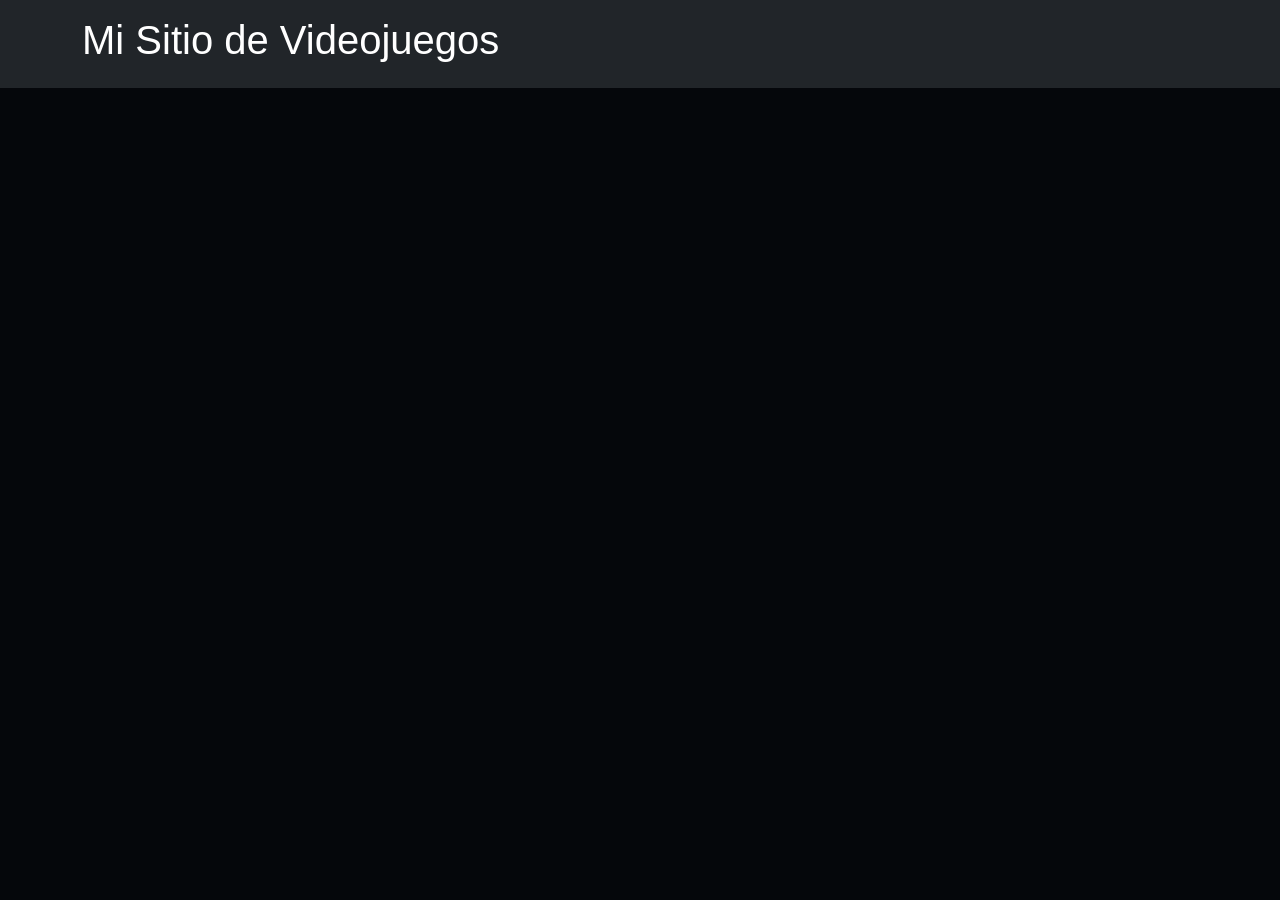
==== analisis.html @ 5d3a1240 "maquetacion de inicio index.html y estilos css" ====
<!DOCTYPE html>
<html lang="en">
<head>
    <meta charset="UTF-8">
    <meta name="viewport" content="width=device-width, initial-scale=1.0">
    <title>Sitio de Videojuegos - Inicio</title>

    <link href="https://cdn.jsdelivr.net/npm/bootstrap@5.3.3/dist/css/bootstrap.min.css" rel="stylesheet">
    
    <link rel="stylesheet" href="css/styles.css">
</head>
<body>

    <header class="bg-dark text-white p-3">
        <div class="container">
            <h1>Mi Sitio de Videojuegos</h1>
        </div>
    </header>

    <main class="container my-4">
    </main>

    <script src="https://cdn.jsdelivr.net/npm/bootstrap@5.3.3/dist/js/bootstrap.bundle.min.js"></script>
    <!-- Tu script personalizado -->
    <script src="js/main.js"></script>
</body>
</html>
---- css/styles.css ----
/* ==========================================
   VARIABLES GLOBALES
   ========================================== */
:root {
    --bg-dark: #05070B;
    --card-bg: #0B0E14;
    --card-border: #1B2230;
    --blue-primary: #2563EB;
    --blue-hover: #1D4ED8;
    --blue-light: #3B82F6;
    --text-white: #FFFFFF;
    --text-gray: #9CA3AF;
    --font-main: 'Inter', sans-serif;
}

body {
    background-color: var(--bg-dark);
    color: var(--text-white);
    font-family: var(--font-main);
    overflow-x: hidden;
}

/* Helpers */
.text-primary-custom { color: var(--blue-light) !important; }
.text-secondary-custom { color: var(--text-gray) !important; }
.fw-black { font-weight: 900; }
.extra-small { font-size: 0.75rem; }
.border-dark-custom { border-color: var(--card-border) !important; }

/* ==========================================
   NAVBAR
   ========================================== */
.custom-navbar {
    background: rgba(5, 7, 11, 0.9);
    backdrop-filter: blur(10px);
    border-bottom: 1px solid var(--card-border);
}

.navbar-menu {
    display: flex;
    list-style: none;
    gap: 20px;
    margin: 0;
    padding: 0;
}

.nav-link-custom {
    color: var(--text-gray);
    text-decoration: none;
    font-size: 0.9rem;
    font-weight: 500;
    transition: color 0.3s;
}

.nav-link-custom:hover, .nav-link-custom.active {
    color: var(--text-white);
}

.btn-profile {
    background: var(--card-bg);
    border: 1px solid var(--card-border);
    color: var(--text-white);
    font-size: 0.85rem;
    padding: 6px 14px;
    border-radius: 6px;
}

/* ==========================================
   HERO SECTION
   ========================================== */
.hero-section {
    position: relative;
    min-height: 80vh;
    background: url('https://images.unsplash.com/photo-1542751371-adc38448a05e?q=80&w=1600') center/cover no-repeat;
}

.hero-overlay {
    position: absolute;
    top: 0;
    left: 0;
    width: 100%;
    height: 100%;
    background: linear-gradient(90deg, rgba(5,7,11,0.95) 0%, rgba(5,7,11,0.7) 50%, rgba(5,7,11,0.2) 100%),
                linear-gradient(0deg, var(--bg-dark) 0%, transparent 40%);
}

.badge-launch {
    background: rgba(37, 99, 235, 0.2);
    color: var(--blue-light);
    border: 1px solid rgba(59, 130, 246, 0.4);
    border-radius: 20px;
    padding: 6px 14px;
    font-size: 0.75rem;
}

.hero-title {
    font-size: clamp(2rem, 5vw, 3.5rem);
    line-height: 1.1;
}

.btn-primary-custom {
    background: var(--blue-primary);
    color: white;
    border: none;
    padding: 10px 22px;
    font-weight: 600;
    border-radius: 6px;
}

.btn-primary-custom:hover {
    background: var(--blue-hover);
    box-shadow: 0 0 15px rgba(37, 99, 235, 0.4);
    color: white;
}

.btn-secondary-custom {
    background: rgba(255, 255, 255, 0.05);
    border: 1px solid var(--card-border);
    color: white;
    padding: 10px 22px;
    font-weight: 600;
    border-radius: 6px;
}

.btn-secondary-custom:hover {
    background: rgba(255, 255, 255, 0.1);
    color: white;
}

/* ==========================================
   CARDS & GRIDS
   ========================================== */
.game-card {
    background: var(--card-bg);
    border: 1px solid var(--card-border);
    border-radius: 12px;
    overflow: hidden;
    transition: transform 0.3s, border-color 0.3s;
}

.game-card:hover {
    transform: translateY(-5px);
    border-color: var(--blue-primary);
}

.card-img-wrapper {
    height: 300px;
    background-size: cover;
    background-position: center;
    position: relative;
}

.rating-badge {
    position: absolute;
    top: 10px;
    right: 10px;
    background: rgba(0, 0, 0, 0.75);
    backdrop-filter: blur(5px);
    padding: 4px 8px;
    border-radius: 6px;
    font-size: 0.75rem;
    font-weight: 700;
}

.platform-tag {
    font-size: 0.65rem;
    background: #151A23;
    color: var(--text-gray);
    padding: 2px 6px;
    border-radius: 4px;
    font-weight: 700;
}

.info-card {
    background: var(--card-bg);
    border: 1px solid var(--card-border);
    border-radius: 10px;
}

/* ==========================================
   NOTICIAS Y SIDEBAR
   ========================================== */
.news-item {
    background: var(--card-bg);
    border: 1px solid var(--card-border);
    border-radius: 10px;
}

.news-thumb {
    width: 130px;
    height: 85px;
    background-size: cover;
    background-position: center;
    border-radius: 8px;
    flex-shrink: 0;
}

.sidebar-box {
    background: var(--card-bg);
    border: 1px solid var(--card-border);
    border-radius: 12px;
}

.sidebar-icon {
    width: 48px;
    height: 48px;
    background: var(--blue-primary);
    border-radius: 10px;
    display: flex;
    align-items: center;
    justify-content: center;
}

.btn-platform {
    background: var(--card-bg);
    border: 1px solid var(--card-border);
    color: white;
    font-size: 0.8rem;
    font-weight: 700;
    padding: 10px;
    text-align: left;
}

.btn-platform:hover {
    border-color: var(--blue-primary);
    color: white;
}

/* ==========================================
   NEWSLETTER
   ========================================== */
.newsletter-card {
    background: linear-gradient(135deg, #0B0E14 0%, #0A1220 100%);
    border: 1px solid var(--card-border);
    border-radius: 16px;
}

.custom-input {
    background: #05070B !important;
    border: 1px solid var(--card-border) !important;
    color: white !important;
}

.custom-input:focus {
    border-color: var(--blue-primary) !important;
    box-shadow: none;
}

.newsletter-bg-icon {
    position: absolute;
    right: 30px;
    top: 50%;
    transform: translateY(-50%);
    font-size: 10rem;
    color: rgba(255, 255, 255, 0.02);
    pointer-events: none;
}

/* ==========================================
   FOOTER
   ========================================== */
.footer-custom {
    background: #030407;
    border-top: 1px solid var(--card-border);
}

.footer-links a {
    color: var(--text-white);
    text-decoration: none;
    font-size: 0.85rem;
    margin-bottom: 8px;
    display: inline-block;
    transition: color 0.2s;
}

.footer-links a:hover {
    color: var(--blue-light);
}

.social-btn {
    width: 36px;
    height: 36px;
    background: var(--card-bg);
    border: 1px solid var(--card-border);
    border-radius: 50%;
    color: white;
    display: flex;
    align-items: center;
    justify-content: center;
    text-decoration: none;
}

.social-btn:hover {
    background: var(--blue-primary);
    border-color: var(--blue-primary);
    color: white;
}
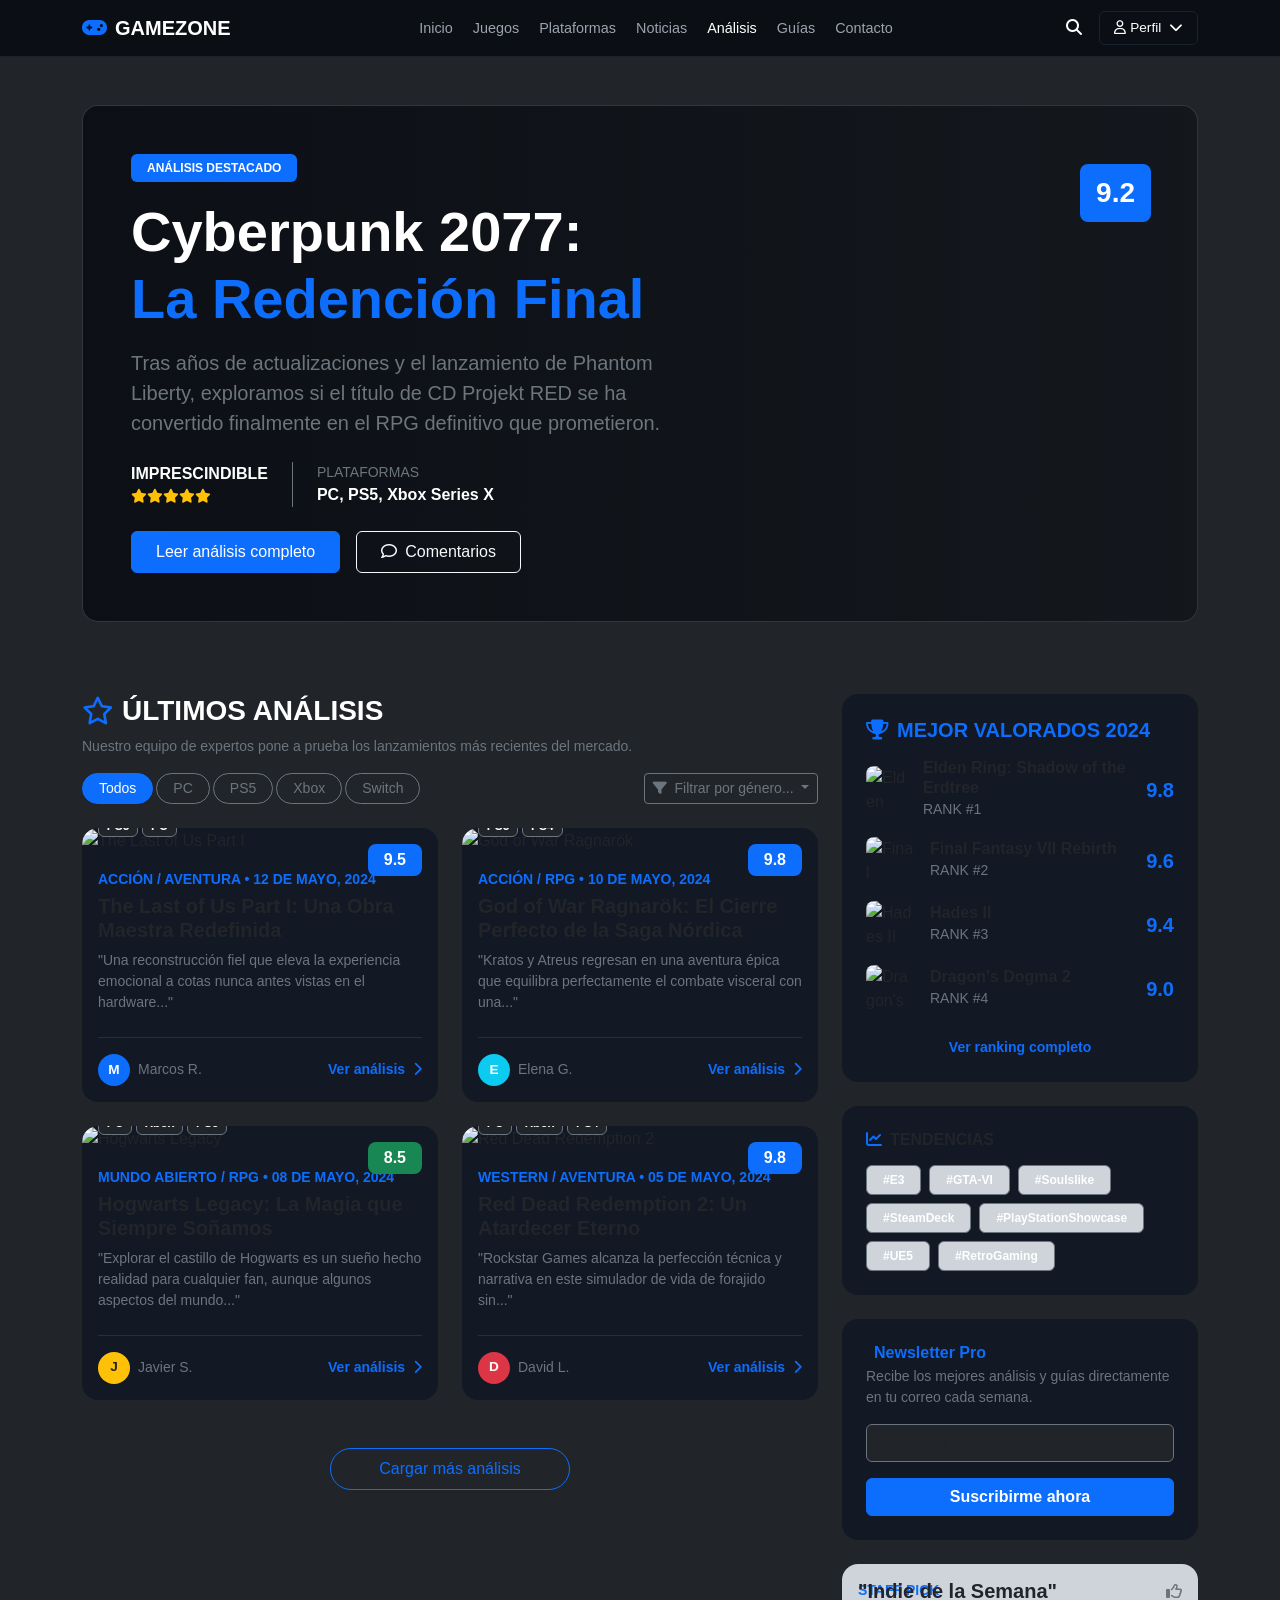
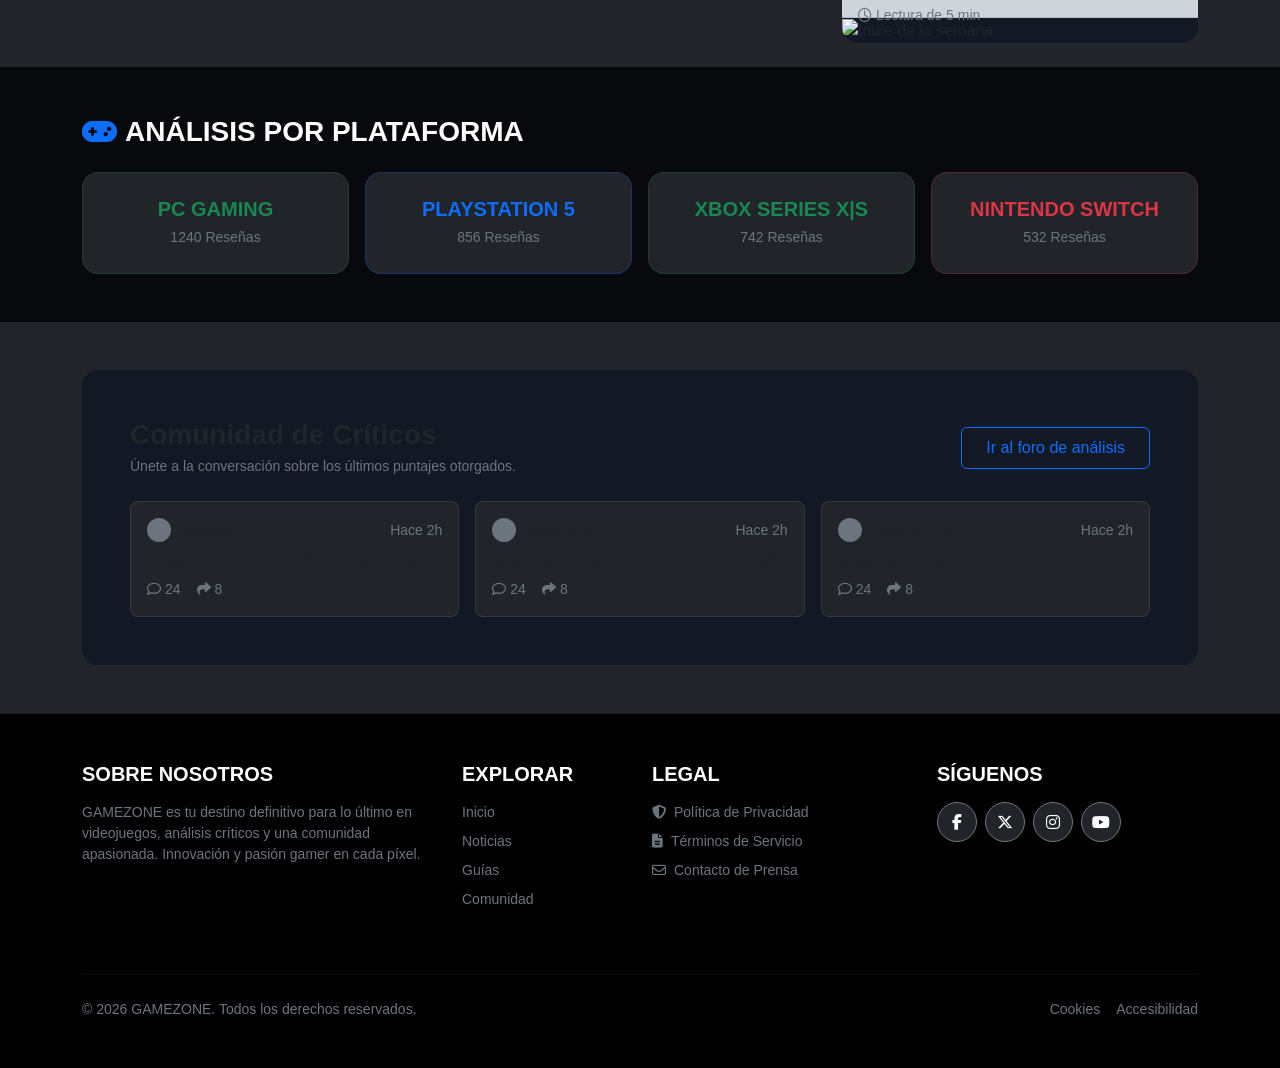
==== commit 0186ce62: "se maqueteo seccion Analisis" ====
--- a/analisis.html
+++ b/analisis.html
@@ -1,27 +1,493 @@
 <!DOCTYPE html>
-<html lang="en">
+<html lang="es">
 <head>
     <meta charset="UTF-8">
     <meta name="viewport" content="width=device-width, initial-scale=1.0">
-    <title>Sitio de Videojuegos - Inicio</title>
-
-    <link href="https://cdn.jsdelivr.net/npm/bootstrap@5.3.3/dist/css/bootstrap.min.css" rel="stylesheet">
-    
-    <link rel="stylesheet" href="css/styles.css">
+    <title>Análisis - GAMEZONE</title>
+    <!-- Bootstrap 5 CSS -->
+    <link href="https://cdn.jsdelivr.net/npm/bootstrap@5.3.2/dist/css/bootstrap.min.css" rel="stylesheet">
+    <!-- FontAwesome -->
+    <link rel="stylesheet" href="https://cdnjs.cloudflare.com/ajax/libs/font-awesome/6.4.2/css/all.min.css">
+    <!-- Custom CSS -->
+     <link rel="stylesheet" href="css/styles.css">
+     
 </head>
-<body>
-
-    <header class="bg-dark text-white p-3">
-        <div class="container">
-            <h1>Mi Sitio de Videojuegos</h1>
+<body class="bg-dark text-white">
+
+    <!-- HEADER / NAVBAR -->
+    <header class="navbar navbar-expand-lg navbar-dark sticky-top custom-navbar">
+        <div class="container">
+            <a class="navbar-brand fw-bold d-flex align-items-center gap-2" href="index.html">
+                <i class="fa-solid fa-gamepad text-primary"></i> GAMEZONE
+            </a>
+
+            <button class="navbar-toggler" type="button" data-bs-toggle="collapse" data-bs-target="#navbarNav">
+                <span class="navbar-toggler-icon"></span>
+            </button>
+
+            <div class="collapse navbar-collapse" id="navbarNav">
+                <ul class="navbar-menu mx-auto mb-2 mb-lg-0">
+                    <li><a href="index.html" class="nav-link-custom">Inicio</a></li>
+                    <li><a href="juegos.html" class="nav-link-custom">Juegos</a></li>
+                    <li><a href="plataformas.html" class="nav-link-custom">Plataformas</a></li>
+                    <li><a href="noticias.html" class="nav-link-custom">Noticias</a></li>
+                    <li><a href="analisis.html" class="nav-link-custom active">Análisis</a></li>
+                    <li><a href="guias.html" class="nav-link-custom">Guías</a></li>
+                    <li><a href="contacto.html" class="nav-link-custom">Contacto</a></li>
+                </ul>
+
+                <div class="d-flex align-items-center gap-3">
+                    <button class="btn text-white p-0" aria-label="Buscar"><i class="fa-solid fa-magnifying-glass"></i></button>
+                    <button class="btn btn-profile">
+                        <i class="fa-regular fa-user"></i> Perfil <i class="fa-solid fa-chevron-down ms-1"></i>
+                    </button>
+                </div>
+            </div>
         </div>
     </header>
 
-    <main class="container my-4">
-    </main>
-
-    <script src="https://cdn.jsdelivr.net/npm/bootstrap@5.3.3/dist/js/bootstrap.bundle.min.js"></script>
-    <!-- Tu script personalizado -->
+    <!-- ANÁLISIS DESTACADO (HERO) -->
+    <section class="analysis-hero py-5">
+        <div class="container">
+            <div class="hero-card position-relative overflow-hidden rounded-4 p-4 p-md-5">
+                <div class="hero-bg-overlay"></div>
+                <div class="row position-relative z-1 align-items-center">
+                    <div class="col-lg-7">
+                        <span class="badge bg-primary text-uppercase mb-3 px-3 py-2">Análisis Destacado</span>
+                        <h1 class="display-4 fw-bold mb-3">Cyberpunk 2077:<br><span class="text-primary">La Redención Final</span></h1>
+                        <p class="text-secondary lead mb-4">
+                            Tras años de actualizaciones y el lanzamiento de Phantom Liberty, exploramos si el título de CD Projekt RED se ha convertido finalmente en el RPG definitivo que prometieron.
+                        </p>
+                        
+                        <div class="d-flex flex-wrap align-items-center gap-4 mb-4">
+                            <div class="d-flex align-items-center gap-3">
+                                <div class="rating-badge bg-primary text-white fw-bold fs-3 rounded-3 px-3 py-2">9.2</div>
+                                <div>
+                                    <div class="fw-bold text-uppercase fs-6">Imprescindible</div>
+                                    <div class="text-warning small">
+                                        <i class="fa-solid fa-star"></i><i class="fa-solid fa-star"></i><i class="fa-solid fa-star"></i><i class="fa-solid fa-star"></i><i class="fa-solid fa-star"></i>
+                                    </div>
+                                </div>
+                            </div>
+                            <div class="border-start border-secondary ps-4">
+                                <small class="text-secondary d-block text-uppercase">Plataformas</small>
+                                <span class="fw-semibold">PC, PS5, Xbox Series X</span>
+                            </div>
+                        </div>
+
+                        <div class="d-flex flex-wrap gap-3">
+                            <a href="#" class="btn btn-primary px-4 py-2">Leer análisis completo</a>
+                            <a href="#" class="btn btn-outline-light px-4 py-2"><i class="fa-regular fa-comment me-2"></i>Comentarios</a>
+                        </div>
+                    </div>
+                </div>
+            </div>
+        </div>
+    </section>
+
+    <!-- SECCIÓN PRINCIPAL: ÚLTIMOS ANÁLISIS Y SIDEBAR -->
+    <section class="py-4">
+        <div class="container">
+            <div class="row g-4">
+                
+                <!-- COLUMNA IZQUIERDA: LISTADO DE ANÁLISIS -->
+                <div class="col-lg-8">
+                    <!-- ENCABEZADO Y FILTROS -->
+                    <div class="mb-4">
+                        <h2 class="h3 fw-bold d-flex align-items-center gap-2 mb-2">
+                            <i class="fa-regular fa-star text-primary"></i> ÚLTIMOS ANÁLISIS
+                        </h2>
+                        <p class="text-secondary small">Nuestro equipo de expertos pone a prueba los lanzamientos más recientes del mercado.</p>
+                        
+                        <div class="d-flex flex-wrap align-items-center justify-content-between gap-3 mt-3">
+                            <!-- Filtro Plataformas -->
+                            <div class="btn-group gap-1 flex-wrap" role="group">
+                                <button type="button" class="btn btn-sm btn-primary rounded-pill px-3">Todos</button>
+                                <button type="button" class="btn btn-sm btn-outline-secondary rounded-pill px-3">PC</button>
+                                <button type="button" class="btn btn-sm btn-outline-secondary rounded-pill px-3">PS5</button>
+                                <button type="button" class="btn btn-sm btn-outline-secondary rounded-pill px-3">Xbox</button>
+                                <button type="button" class="btn btn-sm btn-outline-secondary rounded-pill px-3">Switch</button>
+                            </div>
+                            <!-- Filtro Género -->
+                            <div>
+                                <button class="btn btn-sm btn-outline-secondary dropdown-toggle" type="button" data-bs-toggle="dropdown">
+                                    <i class="fa-solid fa-filter me-1"></i> Filtrar por género...
+                                </button>
+                            </div>
+                        </div>
+                    </div>
+
+                    <!-- GRID DE TARJETAS -->
+                    <div class="row g-4">
+                        <!-- Card 1 -->
+                        <div class="col-md-6">
+                            <div class="card bg-card border-0 h-100 rounded-4 overflow-hidden position-relative card-hover">
+                                <div class="position-relative">
+                                    <img src="img/tlou.jpg" class="card-img-top object-fit-cover" alt="The Last of Us Part I" style="height: 200px;">
+                                    <span class="position-absolute top-0 end-0 m-3 badge bg-primary fs-6 px-3 py-2 rounded-3">9.5</span>
+                                    <div class="position-absolute bottom-0 start-0 m-3 d-flex gap-1">
+                                        <span class="badge bg-dark text-white border border-secondary small">PS5</span>
+                                        <span class="badge bg-dark text-white border border-secondary small">PC</span>
+                                    </div>
+                                </div>
+                                <div class="card-body d-flex flex-column">
+                                    <small class="text-primary fw-semibold text-uppercase mb-1">Acción / Aventura • 12 de Mayo, 2024</small>
+                                    <h3 class="h5 fw-bold card-title">The Last of Us Part I: Una Obra Maestra Redefinida</h3>
+                                    <p class="card-text text-secondary small flex-grow-1">"Una reconstrucción fiel que eleva la experiencia emocional a cotas nunca antes vistas en el hardware..."</p>
+                                    <div class="d-flex align-items-center justify-content-between pt-3 border-top border-secondary border-opacity-25 mt-2">
+                                        <div class="d-flex align-items-center gap-2">
+                                            <div class="avatar-sm bg-primary text-white rounded-circle d-flex align-items-center justify-content-center fw-bold">M</div>
+                                            <span class="small text-secondary">Marcos R.</span>
+                                        </div>
+                                        <a href="#" class="text-primary text-decoration-none small fw-semibold">Ver análisis <i class="fa-solid fa-chevron-right ms-1"></i></a>
+                                    </div>
+                                </div>
+                            </div>
+                        </div>
+
+                        <!-- Card 2 -->
+                        <div class="col-md-6">
+                            <div class="card bg-card border-0 h-100 rounded-4 overflow-hidden position-relative card-hover">
+                                <div class="position-relative">
+                                    <img src="img/god-of-war.jpg" class="card-img-top object-fit-cover" alt="God of War Ragnarök" style="height: 200px;">
+                                    <span class="position-absolute top-0 end-0 m-3 badge bg-primary fs-6 px-3 py-2 rounded-3">9.8</span>
+                                    <div class="position-absolute bottom-0 start-0 m-3 d-flex gap-1">
+                                        <span class="badge bg-dark text-white border border-secondary small">PS5</span>
+                                        <span class="badge bg-dark text-white border border-secondary small">PS4</span>
+                                    </div>
+                                </div>
+                                <div class="card-body d-flex flex-column">
+                                    <small class="text-primary fw-semibold text-uppercase mb-1">Acción / RPG • 10 de Mayo, 2024</small>
+                                    <h3 class="h5 fw-bold card-title">God of War Ragnarök: El Cierre Perfecto de la Saga Nórdica</h3>
+                                    <p class="card-text text-secondary small flex-grow-1">"Kratos y Atreus regresan en una aventura épica que equilibra perfectamente el combate visceral con una..."</p>
+                                    <div class="d-flex align-items-center justify-content-between pt-3 border-top border-secondary border-opacity-25 mt-2">
+                                        <div class="d-flex align-items-center gap-2">
+                                            <div class="avatar-sm bg-info text-white rounded-circle d-flex align-items-center justify-content-center fw-bold">E</div>
+                                            <span class="small text-secondary">Elena G.</span>
+                                        </div>
+                                        <a href="#" class="text-primary text-decoration-none small fw-semibold">Ver análisis <i class="fa-solid fa-chevron-right ms-1"></i></a>
+                                    </div>
+                                </div>
+                            </div>
+                        </div>
+
+                        <!-- Card 3 -->
+                        <div class="col-md-6">
+                            <div class="card bg-card border-0 h-100 rounded-4 overflow-hidden position-relative card-hover">
+                                <div class="position-relative">
+                                    <img src="img/hogwarts.jpg" class="card-img-top object-fit-cover" alt="Hogwarts Legacy" style="height: 200px;">
+                                    <span class="position-absolute top-0 end-0 m-3 badge bg-success fs-6 px-3 py-2 rounded-3">8.5</span>
+                                    <div class="position-absolute bottom-0 start-0 m-3 d-flex gap-1">
+                                        <span class="badge bg-dark text-white border border-secondary small">PC</span>
+                                        <span class="badge bg-dark text-white border border-secondary small">Xbox</span>
+                                        <span class="badge bg-dark text-white border border-secondary small">PS5</span>
+                                    </div>
+                                </div>
+                                <div class="card-body d-flex flex-column">
+                                    <small class="text-primary fw-semibold text-uppercase mb-1">Mundo Abierto / RPG • 08 de Mayo, 2024</small>
+                                    <h3 class="h5 fw-bold card-title">Hogwarts Legacy: La Magia que Siempre Soñamos</h3>
+                                    <p class="card-text text-secondary small flex-grow-1">"Explorar el castillo de Hogwarts es un sueño hecho realidad para cualquier fan, aunque algunos aspectos del mundo..."</p>
+                                    <div class="d-flex align-items-center justify-content-between pt-3 border-top border-secondary border-opacity-25 mt-2">
+                                        <div class="d-flex align-items-center gap-2">
+                                            <div class="avatar-sm bg-warning text-dark rounded-circle d-flex align-items-center justify-content-center fw-bold">J</div>
+                                            <span class="small text-secondary">Javier S.</span>
+                                        </div>
+                                        <a href="#" class="text-primary text-decoration-none small fw-semibold">Ver análisis <i class="fa-solid fa-chevron-right ms-1"></i></a>
+                                    </div>
+                                </div>
+                            </div>
+                        </div>
+
+                        <!-- Card 4 -->
+                        <div class="col-md-6">
+                            <div class="card bg-card border-0 h-100 rounded-4 overflow-hidden position-relative card-hover">
+                                <div class="position-relative">
+                                    <img src="img/rdr2.jpg" class="card-img-top object-fit-cover" alt="Red Dead Redemption 2" style="height: 200px;">
+                                    <span class="position-absolute top-0 end-0 m-3 badge bg-primary fs-6 px-3 py-2 rounded-3">9.8</span>
+                                    <div class="position-absolute bottom-0 start-0 m-3 d-flex gap-1">
+                                        <span class="badge bg-dark text-white border border-secondary small">PC</span>
+                                        <span class="badge bg-dark text-white border border-secondary small">Xbox</span>
+                                        <span class="badge bg-dark text-white border border-secondary small">PS4</span>
+                                    </div>
+                                </div>
+                                <div class="card-body d-flex flex-column">
+                                    <small class="text-primary fw-semibold text-uppercase mb-1">Western / Aventura • 05 de Mayo, 2024</small>
+                                    <h3 class="h5 fw-bold card-title">Red Dead Redemption 2: Un Atardecer Eterno</h3>
+                                    <p class="card-text text-secondary small flex-grow-1">"Rockstar Games alcanza la perfección técnica y narrativa en este simulador de vida de forajido sin..."</p>
+                                    <div class="d-flex align-items-center justify-content-between pt-3 border-top border-secondary border-opacity-25 mt-2">
+                                        <div class="d-flex align-items-center gap-2">
+                                            <div class="avatar-sm bg-danger text-white rounded-circle d-flex align-items-center justify-content-center fw-bold">D</div>
+                                            <span class="small text-secondary">David L.</span>
+                                        </div>
+                                        <a href="#" class="text-primary text-decoration-none small fw-semibold">Ver análisis <i class="fa-solid fa-chevron-right ms-1"></i></a>
+                                    </div>
+                                </div>
+                            </div>
+                        </div>
+                    </div>
+
+                    <!-- Botón Cargar Más -->
+                    <div class="text-center my-5">
+                        <button class="btn btn-outline-primary px-5 py-2 rounded-pill">Cargar más análisis</button>
+                    </div>
+                </div>
+
+                <!-- COLUMNA DERECHA: SIDEBAR -->
+                <div class="col-lg-4">
+                    
+                    <!-- MEJOR VALORADOS 2024 -->
+                    <div class="card bg-card border-0 rounded-4 p-4 mb-4">
+                        <h3 class="h5 fw-bold text-primary mb-3 d-flex align-items-center gap-2">
+                            <i class="fa-solid fa-trophy"></i> MEJOR VALORADOS 2024
+                        </h3>
+                        <div class="d-flex flex-column gap-3">
+                            <!-- Item 1 -->
+                            <div class="d-flex align-items-center justify-content-between">
+                                <div class="d-flex align-items-center gap-3">
+                                    <img src="img/elden-ring.jpg" class="rounded-3 object-fit-cover" width="48" height="48" alt="Elden Ring">
+                                    <div>
+                                        <h4 class="h6 fw-bold mb-0">Elden Ring: Shadow of the Erdtree</h4>
+                                        <small class="text-secondary">RANK #1</small>
+                                    </div>
+                                </div>
+                                <span class="fw-bold text-primary fs-5">9.8</span>
+                            </div>
+                            <!-- Item 2 -->
+                            <div class="d-flex align-items-center justify-content-between">
+                                <div class="d-flex align-items-center gap-3">
+                                    <img src="img/ff7.jpg" class="rounded-3 object-fit-cover" width="48" height="48" alt="Final Fantasy">
+                                    <div>
+                                        <h4 class="h6 fw-bold mb-0">Final Fantasy VII Rebirth</h4>
+                                        <small class="text-secondary">RANK #2</small>
+                                    </div>
+                                </div>
+                                <span class="fw-bold text-primary fs-5">9.6</span>
+                            </div>
+                            <!-- Item 3 -->
+                            <div class="d-flex align-items-center justify-content-between">
+                                <div class="d-flex align-items-center gap-3">
+                                    <img src="img/hades2.jpg" class="rounded-3 object-fit-cover" width="48" height="48" alt="Hades II">
+                                    <div>
+                                        <h4 class="h6 fw-bold mb-0">Hades II</h4>
+                                        <small class="text-secondary">RANK #3</small>
+                                    </div>
+                                </div>
+                                <span class="fw-bold text-primary fs-5">9.4</span>
+                            </div>
+                            <!-- Item 4 -->
+                            <div class="d-flex align-items-center justify-content-between">
+                                <div class="d-flex align-items-center gap-3">
+                                    <img src="img/dragons-dogma.jpg" class="rounded-3 object-fit-cover" width="48" height="48" alt="Dragon's Dogma 2">
+                                    <div>
+                                        <h4 class="h6 fw-bold mb-0">Dragon's Dogma 2</h4>
+                                        <small class="text-secondary">RANK #4</small>
+                                    </div>
+                                </div>
+                                <span class="fw-bold text-primary fs-5">9.0</span>
+                            </div>
+                        </div>
+                        <a href="#" class="text-primary text-center text-decoration-none small fw-semibold mt-4 d-block">Ver ranking completo</a>
+                    </div>
+
+                    <!-- TENDENCIAS (TAGS) -->
+                    <div class="card bg-card border-0 rounded-4 p-4 mb-4">
+                        <h3 class="h6 fw-bold text-uppercase mb-3 d-flex align-items-center gap-2">
+                            <i class="fa-solid fa-chart-line text-primary"></i> TENDENCIAS
+                        </h3>
+                        <div class="d-flex flex-wrap gap-2">
+                            <span class="badge bg-dark-subtle border border-secondary text-white py-2 px-3">#E3</span>
+                            <span class="badge bg-dark-subtle border border-secondary text-white py-2 px-3">#GTA-VI</span>
+                            <span class="badge bg-dark-subtle border border-secondary text-white py-2 px-3">#Soulslike</span>
+                            <span class="badge bg-dark-subtle border border-secondary text-white py-2 px-3">#SteamDeck</span>
+                            <span class="badge bg-dark-subtle border border-secondary text-white py-2 px-3">#PlayStationShowcase</span>
+                            <span class="badge bg-dark-subtle border border-secondary text-white py-2 px-3">#UE5</span>
+                            <span class="badge bg-dark-subtle border border-secondary text-white py-2 px-3">#RetroGaming</span>
+                        </div>
+                    </div>
+
+                    <!-- NEWSLETTER PRO -->
+                    <div class="card bg-card border-0 rounded-4 p-4 mb-4">
+                        <h3 class="h6 fw-bold text-primary mb-1 d-flex align-items-center gap-2">
+                            <i class="fa-solid fa-sparkles"></i> Newsletter Pro
+                        </h3>
+                        <p class="text-secondary small mb-3">Recibe los mejores análisis y guías directamente en tu correo cada semana.</p>
+                        <form>
+                            <input type="email" class="form-control bg-dark border-secondary text-white mb-3" placeholder="tu@email.com">
+                            <button type="button" class="btn btn-primary w-100 fw-semibold">Suscribirme ahora</button>
+                        </form>
+                    </div>
+
+                    <!-- INDIE DE LA SEMANA (STAFF PICK) -->
+                    <div class="card bg-card border-0 rounded-4 overflow-hidden position-relative">
+                        <div class="p-3 bg-dark-subtle d-flex justify-content-between align-items-center border-bottom border-secondary border-opacity-25">
+                            <span class="small fw-bold text-uppercase text-primary">STAFF PICK</span>
+                            <i class="fa-regular fa-thumbs-up text-secondary"></i>
+                        </div>
+                        <div class="position-relative">
+                            <img src="img/indie.jpg" class="w-100 object-fit-cover" style="height: 180px;" alt="Indie de la semana">
+                            <div class="position-absolute bottom-0 start-0 p-3 bg-gradient-dark w-100">
+                                <h4 class="h5 fw-bold mb-0">"Indie de la Semana"</h4>
+                                <small class="text-secondary"><i class="fa-regular fa-clock me-1"></i>Lectura de 5 min</small>
+                            </div>
+                        </div>
+                    </div>
+
+                </div>
+            </div>
+        </div>
+    </section>
+
+    <!-- SECCIÓN: ANÁLISIS POR PLATAFORMA -->
+    <section class="py-5 bg-darker">
+        <div class="container">
+            <h2 class="h3 fw-bold d-flex align-items-center gap-2 mb-4">
+                <i class="fa-solid fa-gamepad text-primary"></i> ANÁLISIS POR PLATAFORMA
+            </h2>
+            <div class="row g-3">
+                <div class="col-6 col-md-3">
+                    <div class="platform-card p-4 rounded-4 text-center border border-success border-opacity-25 bg-dark">
+                        <h3 class="h5 fw-bold text-success mb-1">PC GAMING</h3>
+                        <small class="text-secondary">1240 Reseñas</small>
+                    </div>
+                </div>
+                <div class="col-6 col-md-3">
+                    <div class="platform-card p-4 rounded-4 text-center border border-primary border-opacity-25 bg-dark">
+                        <h3 class="h5 fw-bold text-primary mb-1">PLAYSTATION 5</h3>
+                        <small class="text-secondary">856 Reseñas</small>
+                    </div>
+                </div>
+                <div class="col-6 col-md-3">
+                    <div class="platform-card p-4 rounded-4 text-center border border-success border-opacity-25 bg-dark">
+                        <h3 class="h5 fw-bold text-success mb-1">XBOX SERIES X|S</h3>
+                        <small class="text-secondary">742 Reseñas</small>
+                    </div>
+                </div>
+                <div class="col-6 col-md-3">
+                    <div class="platform-card p-4 rounded-4 text-center border border-danger border-opacity-25 bg-dark">
+                        <h3 class="h5 fw-bold text-danger mb-1">NINTENDO SWITCH</h3>
+                        <small class="text-secondary">532 Reseñas</small>
+                    </div>
+                </div>
+            </div>
+        </div>
+    </section>
+
+    <!-- SECCIÓN: COMUNIDAD DE CRÍTICOS -->
+    <section class="py-5">
+        <div class="container">
+            <div class="card bg-card border-0 rounded-4 p-4 p-md-5">
+                <div class="d-flex flex-wrap justify-content-between align-items-center gap-3 mb-4">
+                    <div>
+                        <h2 class="h3 fw-bold mb-1">Comunidad de Críticos</h2>
+                        <p class="text-secondary small mb-0">Únete a la conversación sobre los últimos puntajes otorgados.</p>
+                    </div>
+                    <a href="#" class="btn btn-outline-primary px-4 py-2">Ir al foro de análisis</a>
+                </div>
+
+                <div class="row g-3">
+                    <div class="col-md-4">
+                        <div class="p-3 bg-dark rounded-3 border border-secondary border-opacity-25">
+                            <div class="d-flex justify-content-between align-items-center mb-2">
+                                <div class="d-flex align-items-center gap-2">
+                                    <div class="avatar-xs bg-secondary rounded-circle"></div>
+                                    <span class="small fw-semibold">Usuario_42</span>
+                                </div>
+                                <small class="text-secondary">Hace 2h</small>
+                            </div>
+                            <p class="small fw-semibold mb-2">¿Realmente merece un 9.5 el nuevo TLoU?</p>
+                            <div class="d-flex gap-3 text-secondary small">
+                                <span><i class="fa-regular fa-comment me-1"></i>24</span>
+                                <span><i class="fa-solid fa-share me-1"></i>8</span>
+                            </div>
+                        </div>
+                    </div>
+                    <div class="col-md-4">
+                        <div class="p-3 bg-dark rounded-3 border border-secondary border-opacity-25">
+                            <div class="d-flex justify-content-between align-items-center mb-2">
+                                <div class="d-flex align-items-center gap-2">
+                                    <div class="avatar-xs bg-secondary rounded-circle"></div>
+                                    <span class="small fw-semibold">Usuario_84</span>
+                                </div>
+                                <small class="text-secondary">Hace 2h</small>
+                            </div>
+                            <p class="small fw-semibold mb-2">¿Realmente merece un 9.5 el nuevo TLoU?</p>
+                            <div class="d-flex gap-3 text-secondary small">
+                                <span><i class="fa-regular fa-comment me-1"></i>24</span>
+                                <span><i class="fa-solid fa-share me-1"></i>8</span>
+                            </div>
+                        </div>
+                    </div>
+                    <div class="col-md-4">
+                        <div class="p-3 bg-dark rounded-3 border border-secondary border-opacity-25">
+                            <div class="d-flex justify-content-between align-items-center mb-2">
+                                <div class="d-flex align-items-center gap-2">
+                                    <div class="avatar-xs bg-secondary rounded-circle"></div>
+                                    <span class="small fw-semibold">Usuario_126</span>
+                                </div>
+                                <small class="text-secondary">Hace 2h</small>
+                            </div>
+                            <p class="small fw-semibold mb-2">¿Realmente merece un 9.5 el nuevo TLoU?</p>
+                            <div class="d-flex gap-3 text-secondary small">
+                                <span><i class="fa-regular fa-comment me-1"></i>24</span>
+                                <span><i class="fa-solid fa-share me-1"></i>8</span>
+                            </div>
+                        </div>
+                    </div>
+                </div>
+            </div>
+        </div>
+    </section>
+
+    <!-- FOOTER -->
+    <footer class="bg-black text-secondary py-5 border-top border-secondary border-opacity-25">
+        <div class="container">
+            <div class="row g-4 mb-5">
+                <div class="col-lg-4">
+                    <h5 class="text-white fw-bold mb-3">SOBRE NOSOTROS</h5>
+                    <p class="small">
+                        GAMEZONE es tu destino definitivo para lo último en videojuegos, análisis críticos y una comunidad apasionada. Innovación y pasión gamer en cada píxel.
+                    </p>
+                </div>
+                <div class="col-6 col-lg-2">
+                    <h5 class="text-white fw-bold mb-3">EXPLORAR</h5>
+                    <ul class="list-unstyled small d-flex flex-column gap-2">
+                        <li><a href="index.html" class="text-secondary text-decoration-none">Inicio</a></li>
+                        <li><a href="noticias.html" class="text-secondary text-decoration-none">Noticias</a></li>
+                        <li><a href="guias.html" class="text-secondary text-decoration-none">Guías</a></li>
+                        <li><a href="comunidad.html" class="text-secondary text-decoration-none">Comunidad</a></li>
+                    </ul>
+                </div>
+                <div class="col-6 col-lg-3">
+                    <h5 class="text-white fw-bold mb-3">LEGAL</h5>
+                    <ul class="list-unstyled small d-flex flex-column gap-2">
+                        <li><a href="#" class="text-secondary text-decoration-none"><i class="fa-solid fa-shield-halved me-2"></i>Política de Privacidad</a></li>
+                        <li><a href="#" class="text-secondary text-decoration-none"><i class="fa-solid fa-file-lines me-2"></i>Términos de Servicio</a></li>
+                        <li><a href="contacto.html" class="text-secondary text-decoration-none"><i class="fa-regular fa-envelope me-2"></i>Contacto de Prensa</a></li>
+                    </ul>
+                </div>
+                <div class="col-lg-3">
+                    <h5 class="text-white fw-bold mb-3">SÍGUENOS</h5>
+                    <div class="d-flex gap-2">
+                        <a href="#" class="btn btn-dark border-secondary rounded-circle d-flex align-items-center justify-content-center" style="width: 40px; height: 40px;"><i class="fa-brands fa-facebook-f text-white"></i></a>
+                        <a href="#" class="btn btn-dark border-secondary rounded-circle d-flex align-items-center justify-content-center" style="width: 40px; height: 40px;"><i class="fa-brands fa-x-twitter text-white"></i></a>
+                        <a href="#" class="btn btn-dark border-secondary rounded-circle d-flex align-items-center justify-content-center" style="width: 40px; height: 40px;"><i class="fa-brands fa-instagram text-white"></i></a>
+                        <a href="#" class="btn btn-dark border-secondary rounded-circle d-flex align-items-center justify-content-center" style="width: 40px; height: 40px;"><i class="fa-brands fa-youtube text-white"></i></a>
+                    </div>
+                </div>
+            </div>
+            <div class="d-flex flex-column flex-sm-row justify-content-between align-items-center pt-4 border-top border-secondary border-opacity-10 small">
+                <p class="mb-2 mb-sm-0">&copy; 2026 GAMEZONE. Todos los derechos reservados.</p>
+                <div class="d-flex gap-3">
+                    <a href="#" class="text-secondary text-decoration-none">Cookies</a>
+                    <a href="#" class="text-secondary text-decoration-none">Accesibilidad</a>
+                </div>
+            </div>
+        </div>
+    </footer>
+
+    <!-- Bootstrap 5 JS -->
+    <script src="https://cdn.jsdelivr.net/npm/bootstrap@5.3.2/dist/js/bootstrap.bundle.min.js"></script>
+    <!-- Custom JS -->
     <script src="js/main.js"></script>
 </body>
 </html>
--- a/css/styles.css
+++ b/css/styles.css
@@ -294,4 +294,71 @@
     background: var(--blue-primary);
     border-color: var(--blue-primary);
     color: white;
+}
+
+
+/* Colores base y fondos */
+body {
+    background-color: #0b0e14;
+}
+
+.bg-darker {
+    background-color: #07090d;
+}
+
+.bg-card {
+    background-color: #121824;
+}
+
+.custom-navbar {
+    background-color: rgba(11, 14, 20, 0.95);
+    backdrop-filter: blur(10px);
+    border-bottom: 1px solid rgba(255, 255, 255, 0.08);
+}
+
+/* Hero card de Cyberpunk */
+.hero-card {
+    background: linear-gradient(135deg, #111827 0%, #060b14 100%);
+    border: 1px solid rgba(255, 255, 255, 0.08);
+    background-image: url('../img/cyberpunk-hero.jpg');
+    background-size: cover;
+    background-position: center;
+}
+
+.hero-bg-overlay {
+    position: absolute;
+    top: 0; left: 0; right: 0; bottom: 0;
+    background: linear-gradient(90deg, rgba(11, 14, 20, 0.95) 0%, rgba(11, 14, 20, 0.6) 100%);
+}
+
+/* Efectos en tarjetas de análisis */
+.card-hover {
+    transition: transform 0.25s ease, box-shadow 0.25s ease;
+}
+
+.card-hover:hover {
+    transform: translateY(-5px);
+    box-shadow: 0 10px 25px rgba(0, 0, 0, 0.5);
+}
+
+/* Avatares */
+.avatar-sm {
+    width: 32px;
+    height: 32px;
+    font-size: 0.85rem;
+}
+
+.avatar-xs {
+    width: 24px;
+    height: 24px;
+}
+
+/* Tarjetas de plataforma */
+.platform-card {
+    transition: background-color 0.2s ease;
+    cursor: pointer;
+}
+
+.platform-card:hover {
+    background-color: #182030 !important;
 }
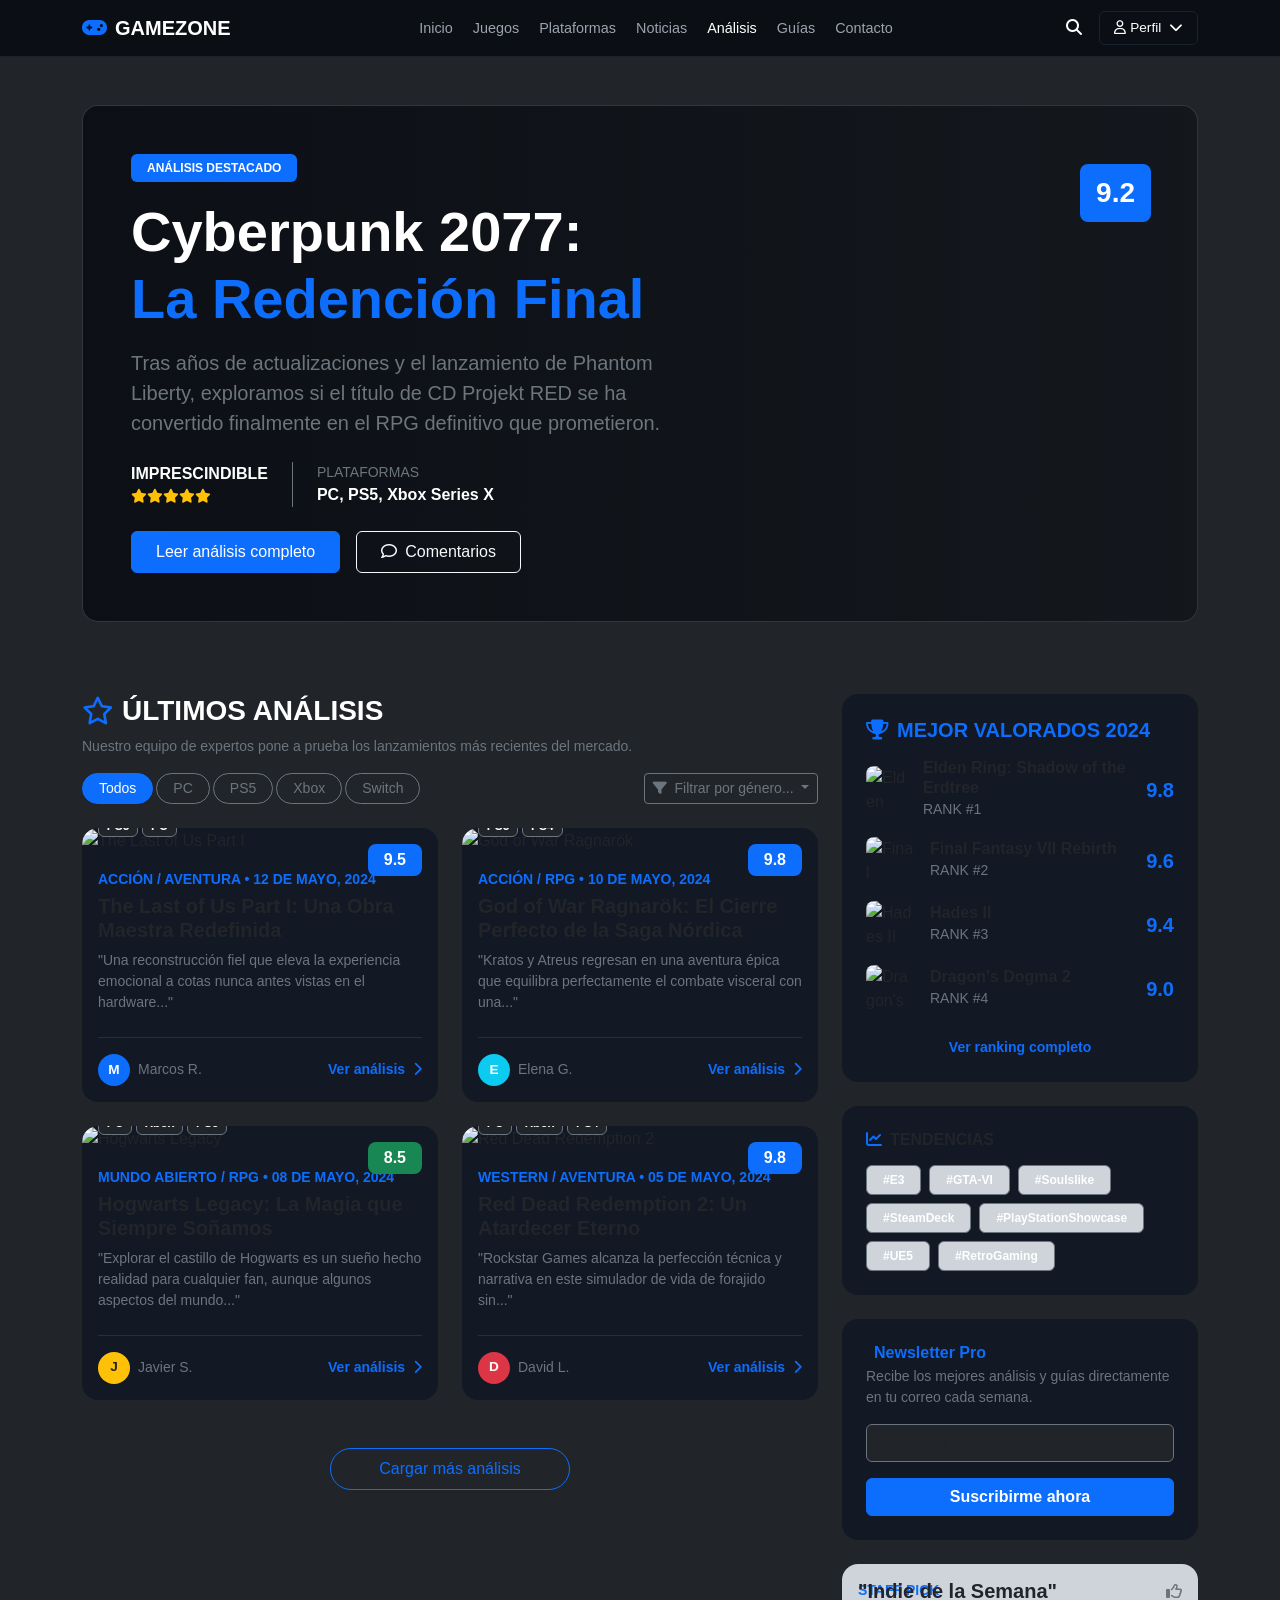
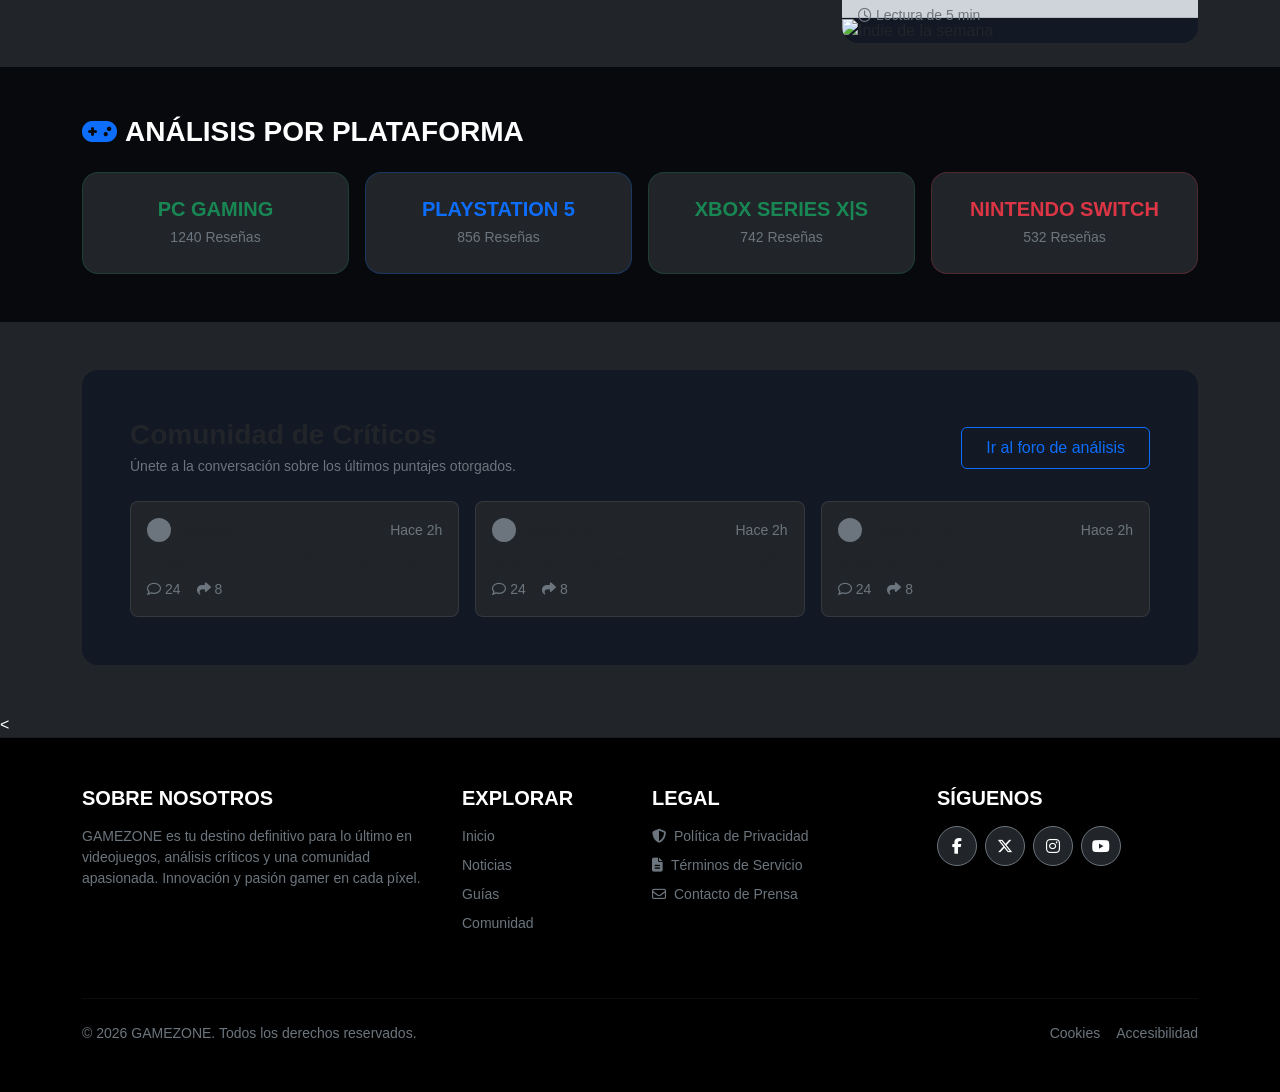
==== commit 2bffaf38: "se maqueteo seccion comunidad" ====
--- a/analisis.html
+++ b/analisis.html
@@ -4,17 +4,17 @@
     <meta charset="UTF-8">
     <meta name="viewport" content="width=device-width, initial-scale=1.0">
     <title>Análisis - GAMEZONE</title>
-    <!-- Bootstrap 5 CSS -->
+   
     <link href="https://cdn.jsdelivr.net/npm/bootstrap@5.3.2/dist/css/bootstrap.min.css" rel="stylesheet">
-    <!-- FontAwesome -->
+
     <link rel="stylesheet" href="https://cdnjs.cloudflare.com/ajax/libs/font-awesome/6.4.2/css/all.min.css">
-    <!-- Custom CSS -->
+   
      <link rel="stylesheet" href="css/styles.css">
      
 </head>
 <body class="bg-dark text-white">
 
-    <!-- HEADER / NAVBAR -->
+  
     <header class="navbar navbar-expand-lg navbar-dark sticky-top custom-navbar">
         <div class="container">
             <a class="navbar-brand fw-bold d-flex align-items-center gap-2" href="index.html">
@@ -46,7 +46,7 @@
         </div>
     </header>
 
-    <!-- ANÁLISIS DESTACADO (HERO) -->
+ 
     <section class="analysis-hero py-5">
         <div class="container">
             <div class="hero-card position-relative overflow-hidden rounded-4 p-4 p-md-5">
@@ -85,14 +85,14 @@
         </div>
     </section>
 
-    <!-- SECCIÓN PRINCIPAL: ÚLTIMOS ANÁLISIS Y SIDEBAR -->
+
     <section class="py-4">
         <div class="container">
             <div class="row g-4">
                 
-                <!-- COLUMNA IZQUIERDA: LISTADO DE ANÁLISIS -->
+                
                 <div class="col-lg-8">
-                    <!-- ENCABEZADO Y FILTROS -->
+                   
                     <div class="mb-4">
                         <h2 class="h3 fw-bold d-flex align-items-center gap-2 mb-2">
                             <i class="fa-regular fa-star text-primary"></i> ÚLTIMOS ANÁLISIS
@@ -100,7 +100,7 @@
                         <p class="text-secondary small">Nuestro equipo de expertos pone a prueba los lanzamientos más recientes del mercado.</p>
                         
                         <div class="d-flex flex-wrap align-items-center justify-content-between gap-3 mt-3">
-                            <!-- Filtro Plataformas -->
+                         
                             <div class="btn-group gap-1 flex-wrap" role="group">
                                 <button type="button" class="btn btn-sm btn-primary rounded-pill px-3">Todos</button>
                                 <button type="button" class="btn btn-sm btn-outline-secondary rounded-pill px-3">PC</button>
@@ -108,7 +108,7 @@
                                 <button type="button" class="btn btn-sm btn-outline-secondary rounded-pill px-3">Xbox</button>
                                 <button type="button" class="btn btn-sm btn-outline-secondary rounded-pill px-3">Switch</button>
                             </div>
-                            <!-- Filtro Género -->
+                           
                             <div>
                                 <button class="btn btn-sm btn-outline-secondary dropdown-toggle" type="button" data-bs-toggle="dropdown">
                                     <i class="fa-solid fa-filter me-1"></i> Filtrar por género...
@@ -117,7 +117,7 @@
                         </div>
                     </div>
 
-                    <!-- GRID DE TARJETAS -->
+                    
                     <div class="row g-4">
                         <!-- Card 1 -->
                         <div class="col-md-6">
@@ -145,7 +145,6 @@
                             </div>
                         </div>
 
-                        <!-- Card 2 -->
                         <div class="col-md-6">
                             <div class="card bg-card border-0 h-100 rounded-4 overflow-hidden position-relative card-hover">
                                 <div class="position-relative">
@@ -171,7 +170,7 @@
                             </div>
                         </div>
 
-                        <!-- Card 3 -->
+                        
                         <div class="col-md-6">
                             <div class="card bg-card border-0 h-100 rounded-4 overflow-hidden position-relative card-hover">
                                 <div class="position-relative">
@@ -198,7 +197,7 @@
                             </div>
                         </div>
 
-                        <!-- Card 4 -->
+                        
                         <div class="col-md-6">
                             <div class="card bg-card border-0 h-100 rounded-4 overflow-hidden position-relative card-hover">
                                 <div class="position-relative">
@@ -226,22 +225,22 @@
                         </div>
                     </div>
 
-                    <!-- Botón Cargar Más -->
+                   
                     <div class="text-center my-5">
                         <button class="btn btn-outline-primary px-5 py-2 rounded-pill">Cargar más análisis</button>
                     </div>
                 </div>
 
-                <!-- COLUMNA DERECHA: SIDEBAR -->
+                
                 <div class="col-lg-4">
                     
-                    <!-- MEJOR VALORADOS 2024 -->
+                    
                     <div class="card bg-card border-0 rounded-4 p-4 mb-4">
                         <h3 class="h5 fw-bold text-primary mb-3 d-flex align-items-center gap-2">
                             <i class="fa-solid fa-trophy"></i> MEJOR VALORADOS 2024
                         </h3>
                         <div class="d-flex flex-column gap-3">
-                            <!-- Item 1 -->
+                           
                             <div class="d-flex align-items-center justify-content-between">
                                 <div class="d-flex align-items-center gap-3">
                                     <img src="img/elden-ring.jpg" class="rounded-3 object-fit-cover" width="48" height="48" alt="Elden Ring">
@@ -252,7 +251,7 @@
                                 </div>
                                 <span class="fw-bold text-primary fs-5">9.8</span>
                             </div>
-                            <!-- Item 2 -->
+                            
                             <div class="d-flex align-items-center justify-content-between">
                                 <div class="d-flex align-items-center gap-3">
                                     <img src="img/ff7.jpg" class="rounded-3 object-fit-cover" width="48" height="48" alt="Final Fantasy">
@@ -263,7 +262,7 @@
                                 </div>
                                 <span class="fw-bold text-primary fs-5">9.6</span>
                             </div>
-                            <!-- Item 3 -->
+                            
                             <div class="d-flex align-items-center justify-content-between">
                                 <div class="d-flex align-items-center gap-3">
                                     <img src="img/hades2.jpg" class="rounded-3 object-fit-cover" width="48" height="48" alt="Hades II">
@@ -274,7 +273,7 @@
                                 </div>
                                 <span class="fw-bold text-primary fs-5">9.4</span>
                             </div>
-                            <!-- Item 4 -->
+                           
                             <div class="d-flex align-items-center justify-content-between">
                                 <div class="d-flex align-items-center gap-3">
                                     <img src="img/dragons-dogma.jpg" class="rounded-3 object-fit-cover" width="48" height="48" alt="Dragon's Dogma 2">
@@ -289,7 +288,7 @@
                         <a href="#" class="text-primary text-center text-decoration-none small fw-semibold mt-4 d-block">Ver ranking completo</a>
                     </div>
 
-                    <!-- TENDENCIAS (TAGS) -->
+                    
                     <div class="card bg-card border-0 rounded-4 p-4 mb-4">
                         <h3 class="h6 fw-bold text-uppercase mb-3 d-flex align-items-center gap-2">
                             <i class="fa-solid fa-chart-line text-primary"></i> TENDENCIAS
@@ -305,7 +304,7 @@
                         </div>
                     </div>
 
-                    <!-- NEWSLETTER PRO -->
+                    
                     <div class="card bg-card border-0 rounded-4 p-4 mb-4">
                         <h3 class="h6 fw-bold text-primary mb-1 d-flex align-items-center gap-2">
                             <i class="fa-solid fa-sparkles"></i> Newsletter Pro
@@ -317,7 +316,7 @@
                         </form>
                     </div>
 
-                    <!-- INDIE DE LA SEMANA (STAFF PICK) -->
+                    
                     <div class="card bg-card border-0 rounded-4 overflow-hidden position-relative">
                         <div class="p-3 bg-dark-subtle d-flex justify-content-between align-items-center border-bottom border-secondary border-opacity-25">
                             <span class="small fw-bold text-uppercase text-primary">STAFF PICK</span>
@@ -337,7 +336,7 @@
         </div>
     </section>
 
-    <!-- SECCIÓN: ANÁLISIS POR PLATAFORMA -->
+   
     <section class="py-5 bg-darker">
         <div class="container">
             <h2 class="h3 fw-bold d-flex align-items-center gap-2 mb-4">
@@ -372,7 +371,7 @@
         </div>
     </section>
 
-    <!-- SECCIÓN: COMUNIDAD DE CRÍTICOS -->
+  
     <section class="py-5">
         <div class="container">
             <div class="card bg-card border-0 rounded-4 p-4 p-md-5">
@@ -438,7 +437,7 @@
         </div>
     </section>
 
-    <!-- FOOTER -->
+    <
     <footer class="bg-black text-secondary py-5 border-top border-secondary border-opacity-25">
         <div class="container">
             <div class="row g-4 mb-5">
@@ -485,7 +484,7 @@
         </div>
     </footer>
 
-    <!-- Bootstrap 5 JS -->
+    
     <script src="https://cdn.jsdelivr.net/npm/bootstrap@5.3.2/dist/js/bootstrap.bundle.min.js"></script>
     <!-- Custom JS -->
     <script src="js/main.js"></script>
--- a/css/styles.css
+++ b/css/styles.css
@@ -1,6 +1,4 @@
-/* ==========================================
-   VARIABLES GLOBALES
-   ========================================== */
+
 :root {
     --bg-dark: #05070B;
     --card-bg: #0B0E14;
@@ -20,16 +18,14 @@
     overflow-x: hidden;
 }
 
-/* Helpers */
+
 .text-primary-custom { color: var(--blue-light) !important; }
 .text-secondary-custom { color: var(--text-gray) !important; }
 .fw-black { font-weight: 900; }
 .extra-small { font-size: 0.75rem; }
 .border-dark-custom { border-color: var(--card-border) !important; }
 
-/* ==========================================
-   NAVBAR
-   ========================================== */
+
 .custom-navbar {
     background: rgba(5, 7, 11, 0.9);
     backdrop-filter: blur(10px);
@@ -65,9 +61,7 @@
     border-radius: 6px;
 }
 
-/* ==========================================
-   HERO SECTION
-   ========================================== */
+
 .hero-section {
     position: relative;
     min-height: 80vh;
@@ -127,9 +121,7 @@
     color: white;
 }
 
-/* ==========================================
-   CARDS & GRIDS
-   ========================================== */
+
 .game-card {
     background: var(--card-bg);
     border: 1px solid var(--card-border);
@@ -177,9 +169,7 @@
     border-radius: 10px;
 }
 
-/* ==========================================
-   NOTICIAS Y SIDEBAR
-   ========================================== */
+
 .news-item {
     background: var(--card-bg);
     border: 1px solid var(--card-border);
@@ -226,9 +216,7 @@
     color: white;
 }
 
-/* ==========================================
-   NEWSLETTER
-   ========================================== */
+
 .newsletter-card {
     background: linear-gradient(135deg, #0B0E14 0%, #0A1220 100%);
     border: 1px solid var(--card-border);
@@ -256,9 +244,7 @@
     pointer-events: none;
 }
 
-/* ==========================================
-   FOOTER
-   ========================================== */
+
 .footer-custom {
     background: #030407;
     border-top: 1px solid var(--card-border);
@@ -297,7 +283,6 @@
 }
 
 
-/* Colores base y fondos */
 body {
     background-color: #0b0e14;
 }
@@ -316,7 +301,7 @@
     border-bottom: 1px solid rgba(255, 255, 255, 0.08);
 }
 
-/* Hero card de Cyberpunk */
+
 .hero-card {
     background: linear-gradient(135deg, #111827 0%, #060b14 100%);
     border: 1px solid rgba(255, 255, 255, 0.08);
@@ -331,7 +316,7 @@
     background: linear-gradient(90deg, rgba(11, 14, 20, 0.95) 0%, rgba(11, 14, 20, 0.6) 100%);
 }
 
-/* Efectos en tarjetas de análisis */
+
 .card-hover {
     transition: transform 0.25s ease, box-shadow 0.25s ease;
 }
@@ -341,7 +326,7 @@
     box-shadow: 0 10px 25px rgba(0, 0, 0, 0.5);
 }
 
-/* Avatares */
+
 .avatar-sm {
     width: 32px;
     height: 32px;
@@ -353,7 +338,7 @@
     height: 24px;
 }
 
-/* Tarjetas de plataforma */
+
 .platform-card {
     transition: background-color 0.2s ease;
     cursor: pointer;
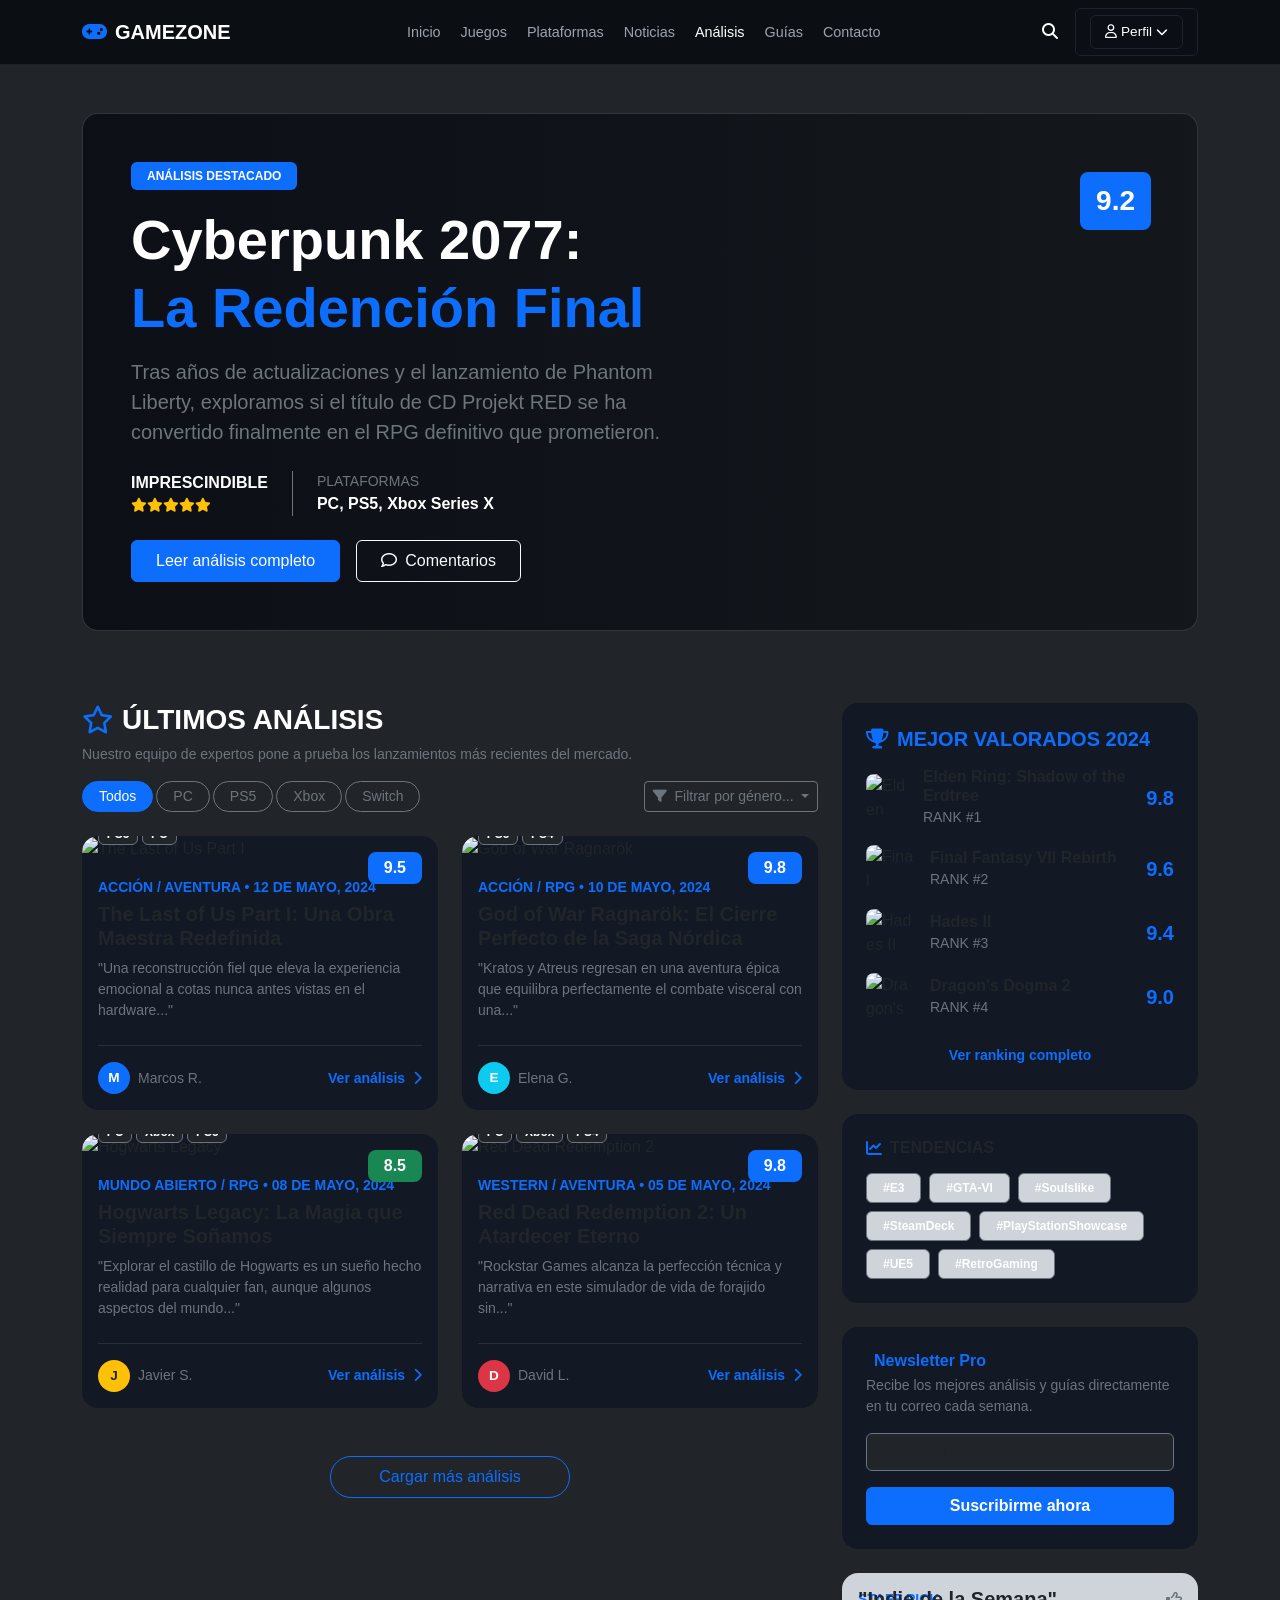
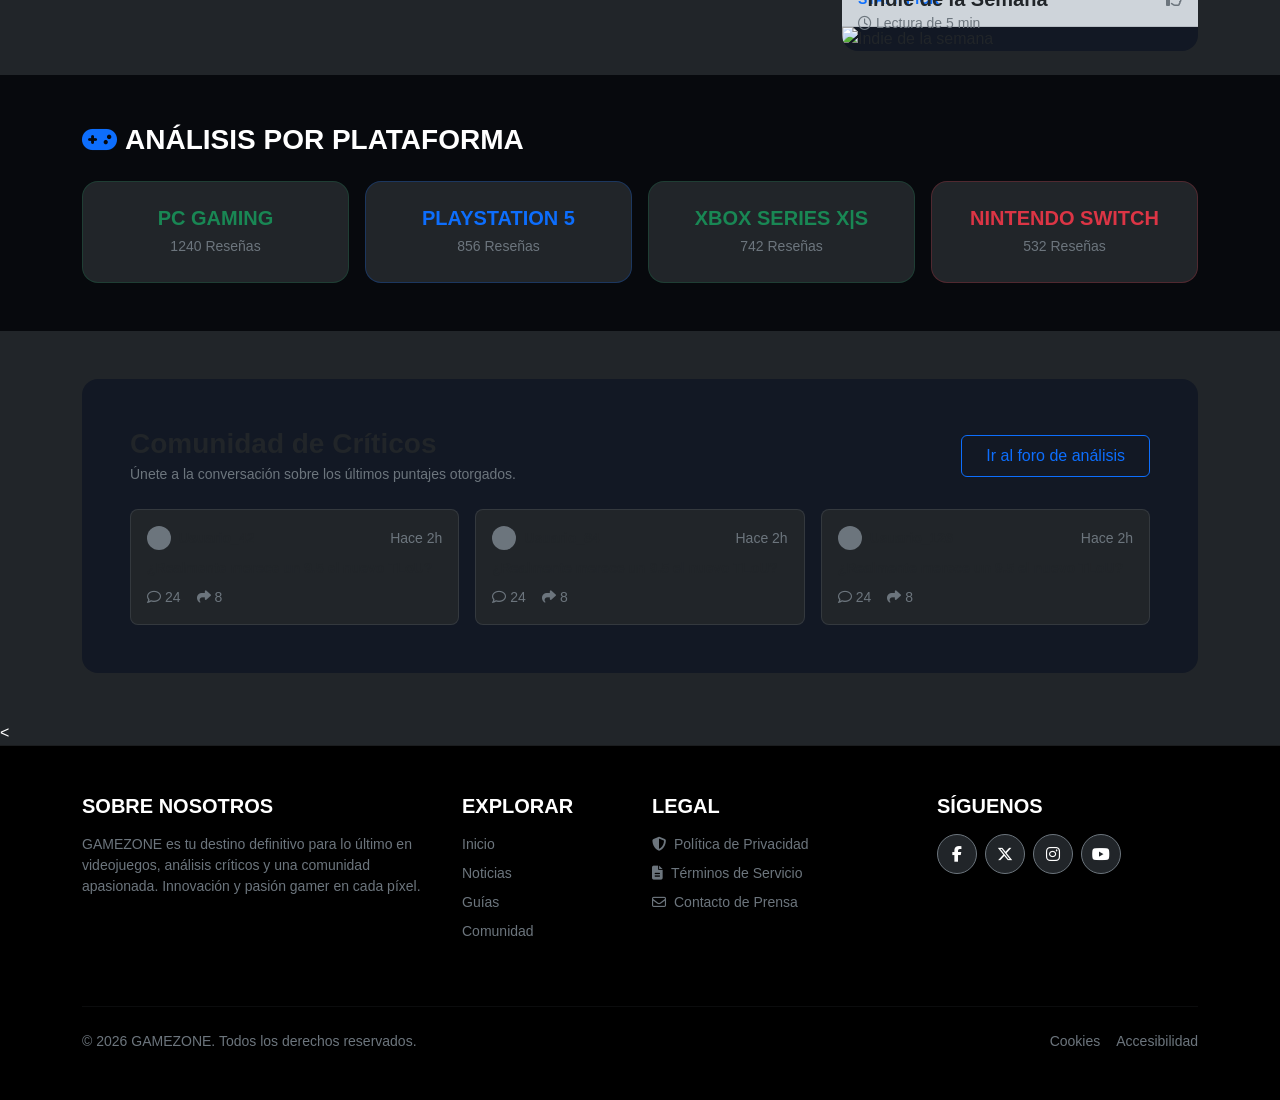
==== commit 3ba32fd3: "se maqueteo seccion perfil" ====
--- a/analisis.html
+++ b/analisis.html
@@ -37,9 +37,13 @@
                 </ul>
 
                 <div class="d-flex align-items-center gap-3">
-                    <button class="btn text-white p-0" aria-label="Buscar"><i class="fa-solid fa-magnifying-glass"></i></button>
+                    <a href="buscar.html" class="btn text-white p-0" aria-label="Buscar">
+                        <i class="fa-solid fa-magnifying-glass"></i>
+                    </a>
                     <button class="btn btn-profile">
-                        <i class="fa-regular fa-user"></i> Perfil <i class="fa-solid fa-chevron-down ms-1"></i>
+                        <a href="perfil.html" class="btn btn-profile text-white text-decoration-none d-flex align-items-center">
+                         <i class="fa-regular fa-user me-1"></i> Perfil <i class="fa-solid fa-chevron-down ms-1 small"></i>
+                        </a>
                     </button>
                 </div>
             </div>
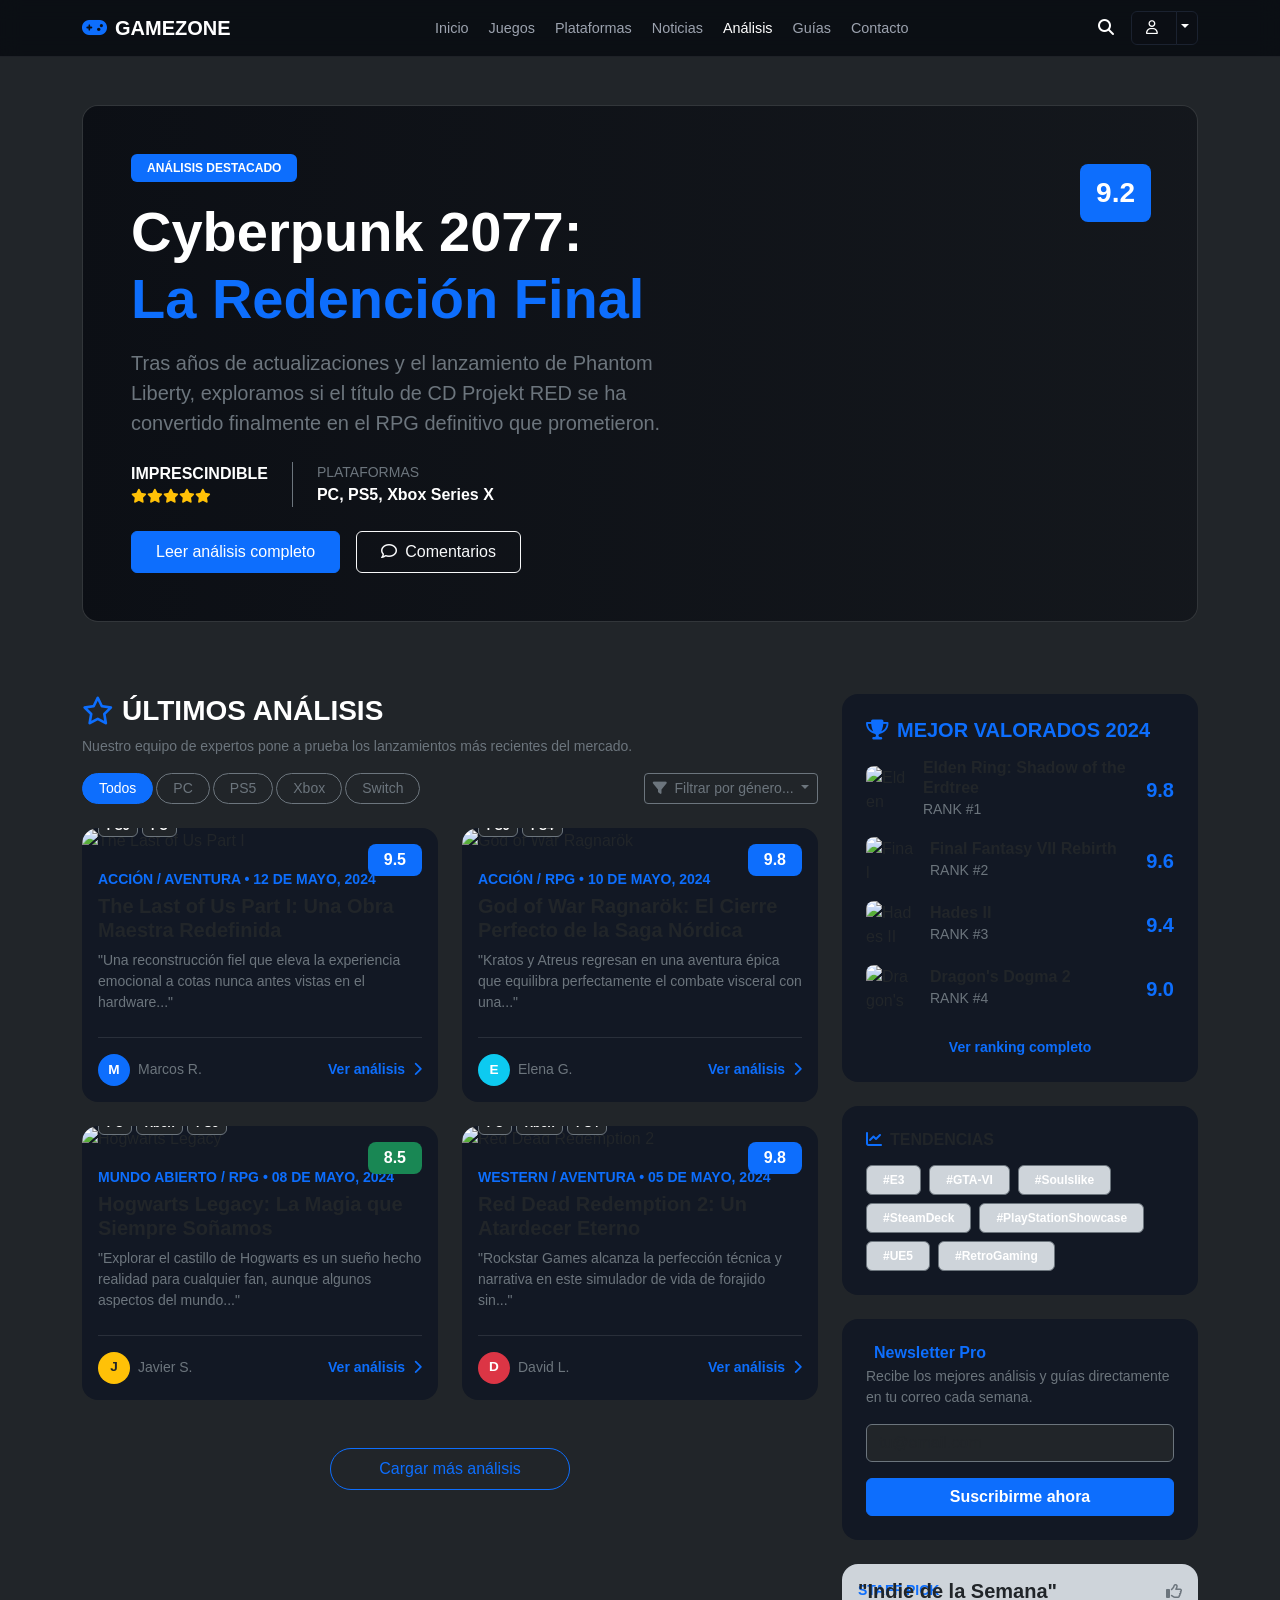
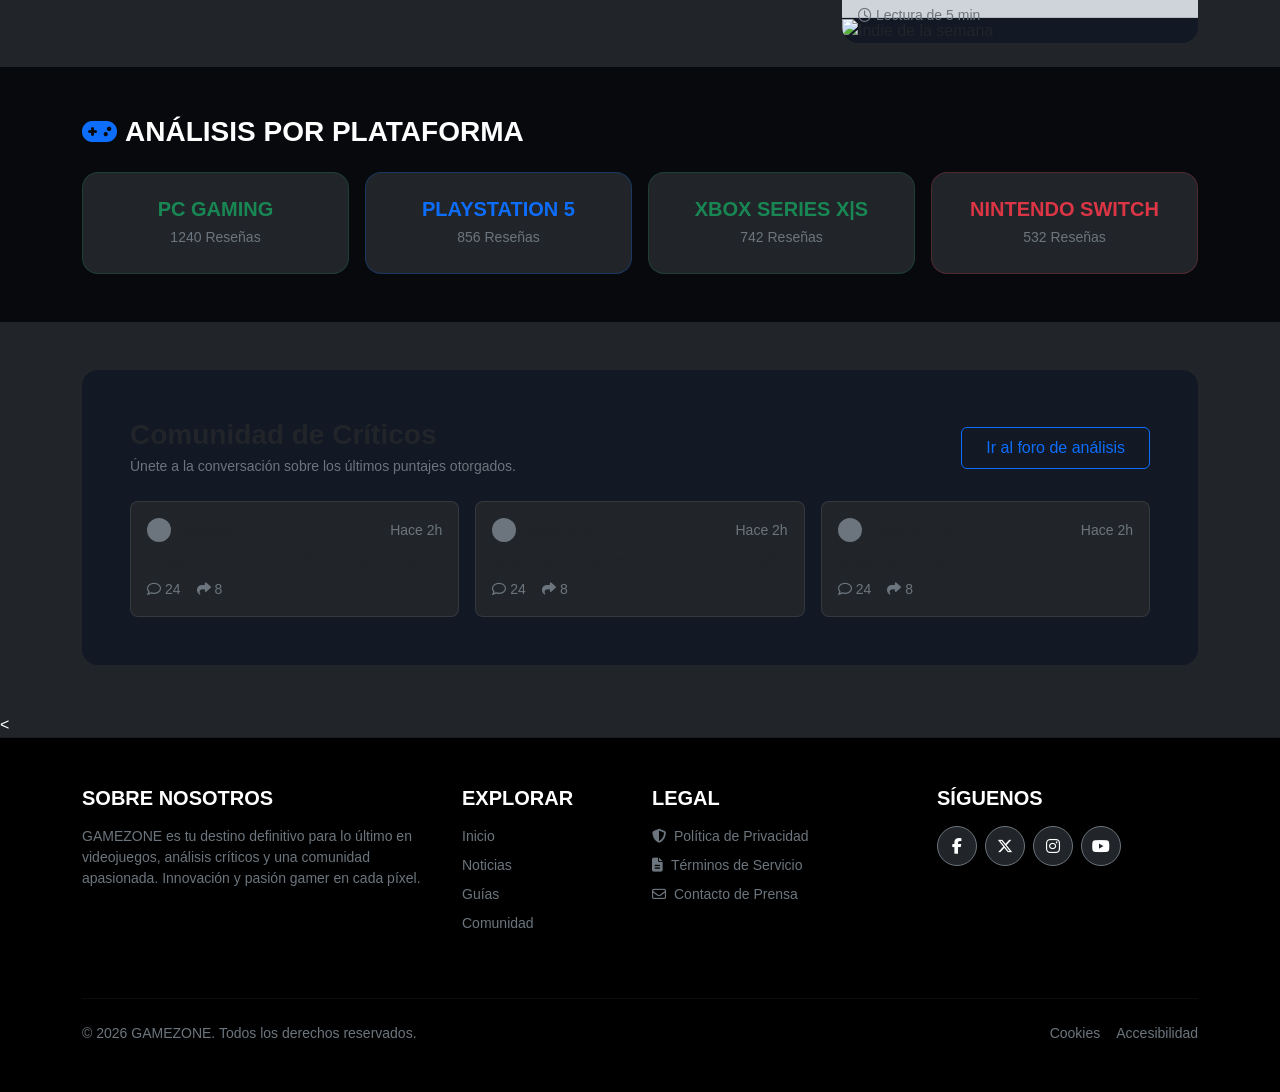
==== commit cdb03b32: "se maqueteo seccion registro" ====
--- a/analisis.html
+++ b/analisis.html
@@ -40,11 +40,41 @@
                     <a href="buscar.html" class="btn text-white p-0" aria-label="Buscar">
                         <i class="fa-solid fa-magnifying-glass"></i>
                     </a>
-                    <button class="btn btn-profile">
-                        <a href="perfil.html" class="btn btn-profile text-white text-decoration-none d-flex align-items-center">
-                         <i class="fa-regular fa-user me-1"></i> Perfil <i class="fa-solid fa-chevron-down ms-1 small"></i>
-                        </a>
-                    </button>
+                    <!-- GRUPO DE BOTÓN SPLIT -->
+<div class="btn-group">
+    <!-- 1. Enlace principal: Al hacer clic en "Perfil", redirige a perfil.html -->
+    <a href="perfil.html" class="btn btn-profile text-white text-decoration-none d-flex align-items-center">
+        <i class="fa-regular fa-user me-1"></i>
+    </a>
+
+    <!-- 2. Botón de la flecha: Al hacer clic en la flecha, despliega el menú -->
+    <button type="button" 
+            class="btn btn-profile text-white dropdown-toggle dropdown-toggle-split ps-1 pe-2" 
+            data-bs-toggle="dropdown" 
+            aria-expanded="false">
+        <span class="visually-hidden">Abrir opciones</span>
+    </button>
+
+    <!-- 3. Opciones del menú desplegable -->
+    <ul class="dropdown-menu dropdown-menu-end bg-dark border border-secondary border-opacity-25 shadow-lg mt-2">
+        <li>
+            <a class="dropdown-item text-white d-flex align-items-center gap-2 py-2" href="perfil.html">
+                <i class="fa-regular fa-id-card text-primary"></i> Ver Mi Perfil
+            </a>
+        </li>
+        <li><hr class="dropdown-divider border-secondary border-opacity-25"></li>
+<li>
+    <a class="dropdown-item text-white d-flex align-items-center gap-2 py-2" href="login.html">
+        <i class="fa-solid fa-right-to-bracket text-primary"></i> Iniciar Sesión
+    </a>
+</li>
+      <li>
+    <a class="dropdown-item text-white d-flex align-items-center gap-2 py-2" href="registro.html">
+        <i class="fa-solid fa-user-plus text-primary"></i> Crear Cuenta
+    </a>
+</li>
+    </ul>
+</div>
                 </div>
             </div>
         </div>
